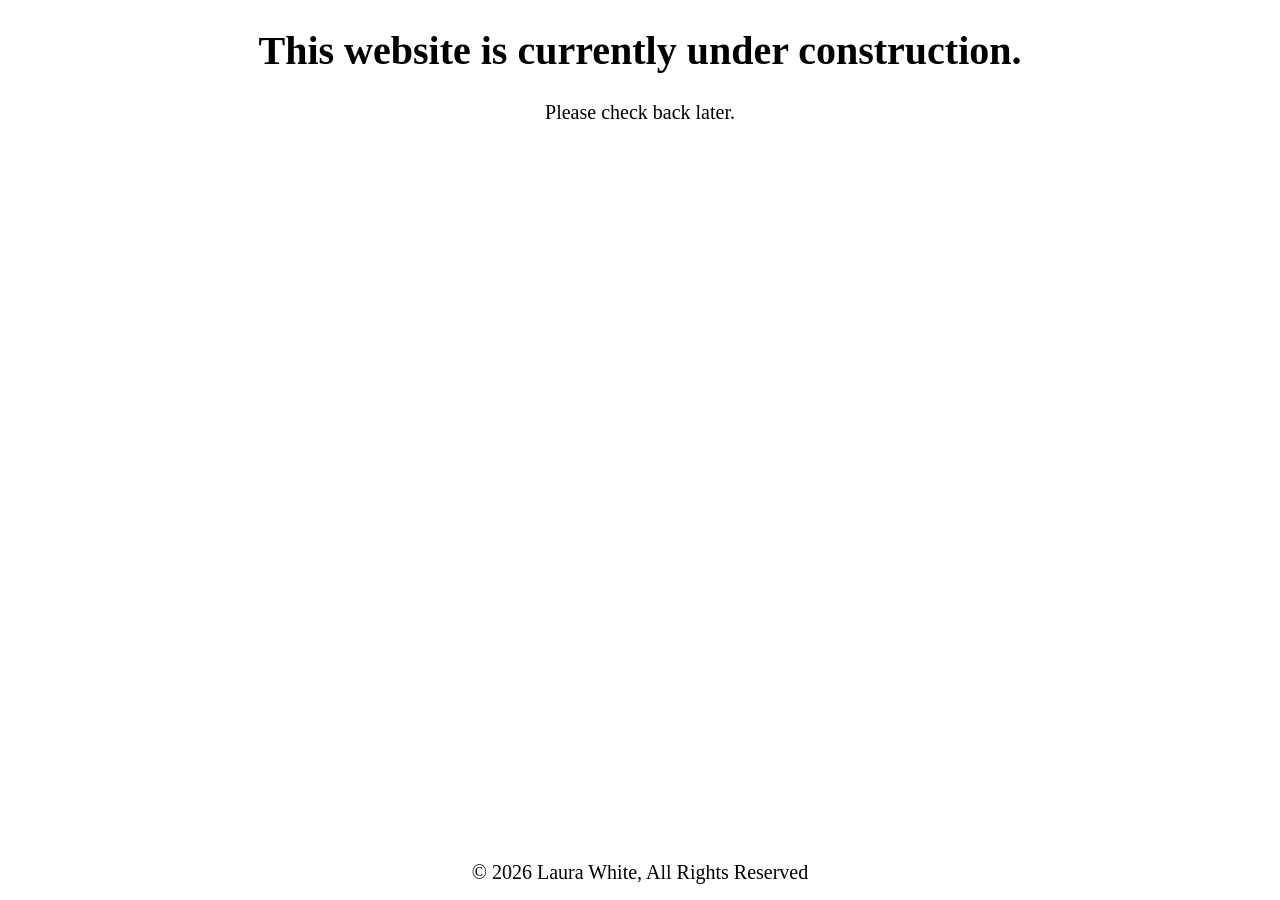
==== index.html @ 98798582 "initial construction notice" ====
<!doctype html>
<html lang="en">
  <head>
    <meta charset="UTF-8" />
    <meta name="viewport" content="width=device-width, initial-scale=1" />
    <title>Laura White</title>
    <link rel="stylesheet" href="assets/css/site.css" />
    <link rel="stylesheet" href="assets/css/footer.css" />
  </head>
  <body>
    <header></header>
    <main>
      <h1>This website is currently under construction.</h1>
      <p>Please check back later.</p>
    </main>
    <footer>© 2026 Laura White, All Rights Reserved</footer>
  </body>
</html>
---- assets/css/site.css ----
* {
  box-sizing: border-box;
}

html {
  height: 100%;
}

body {
  text-align: center;
  margin: 0;
  font-size: 1.25rem;
  display: flex;
  min-height: 100vh;
  flex-direction: column;
}

main {
  flex: 1 0 auto;
  margin: 0 auto;
}

footer {
  margin: 0 auto;
}
---- assets/css/footer.css ----
footer {
  padding: 1rem;
}
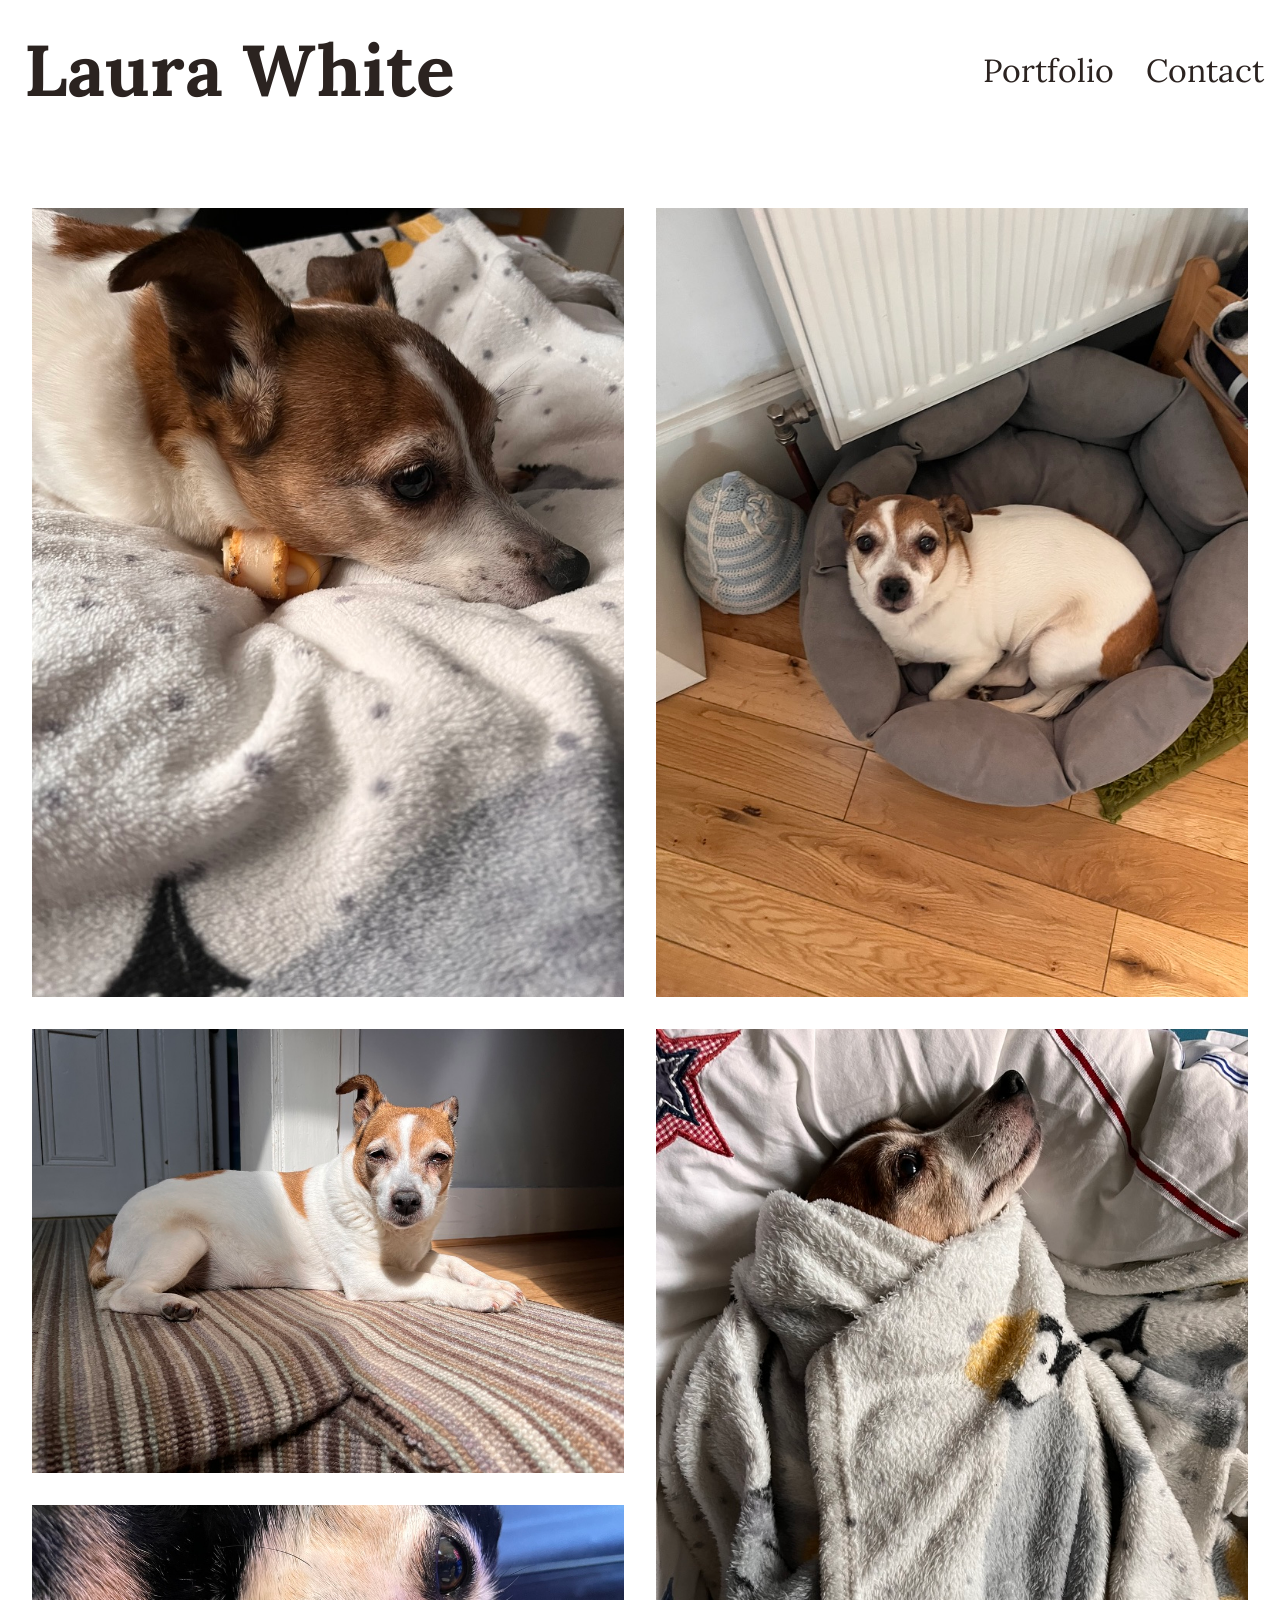
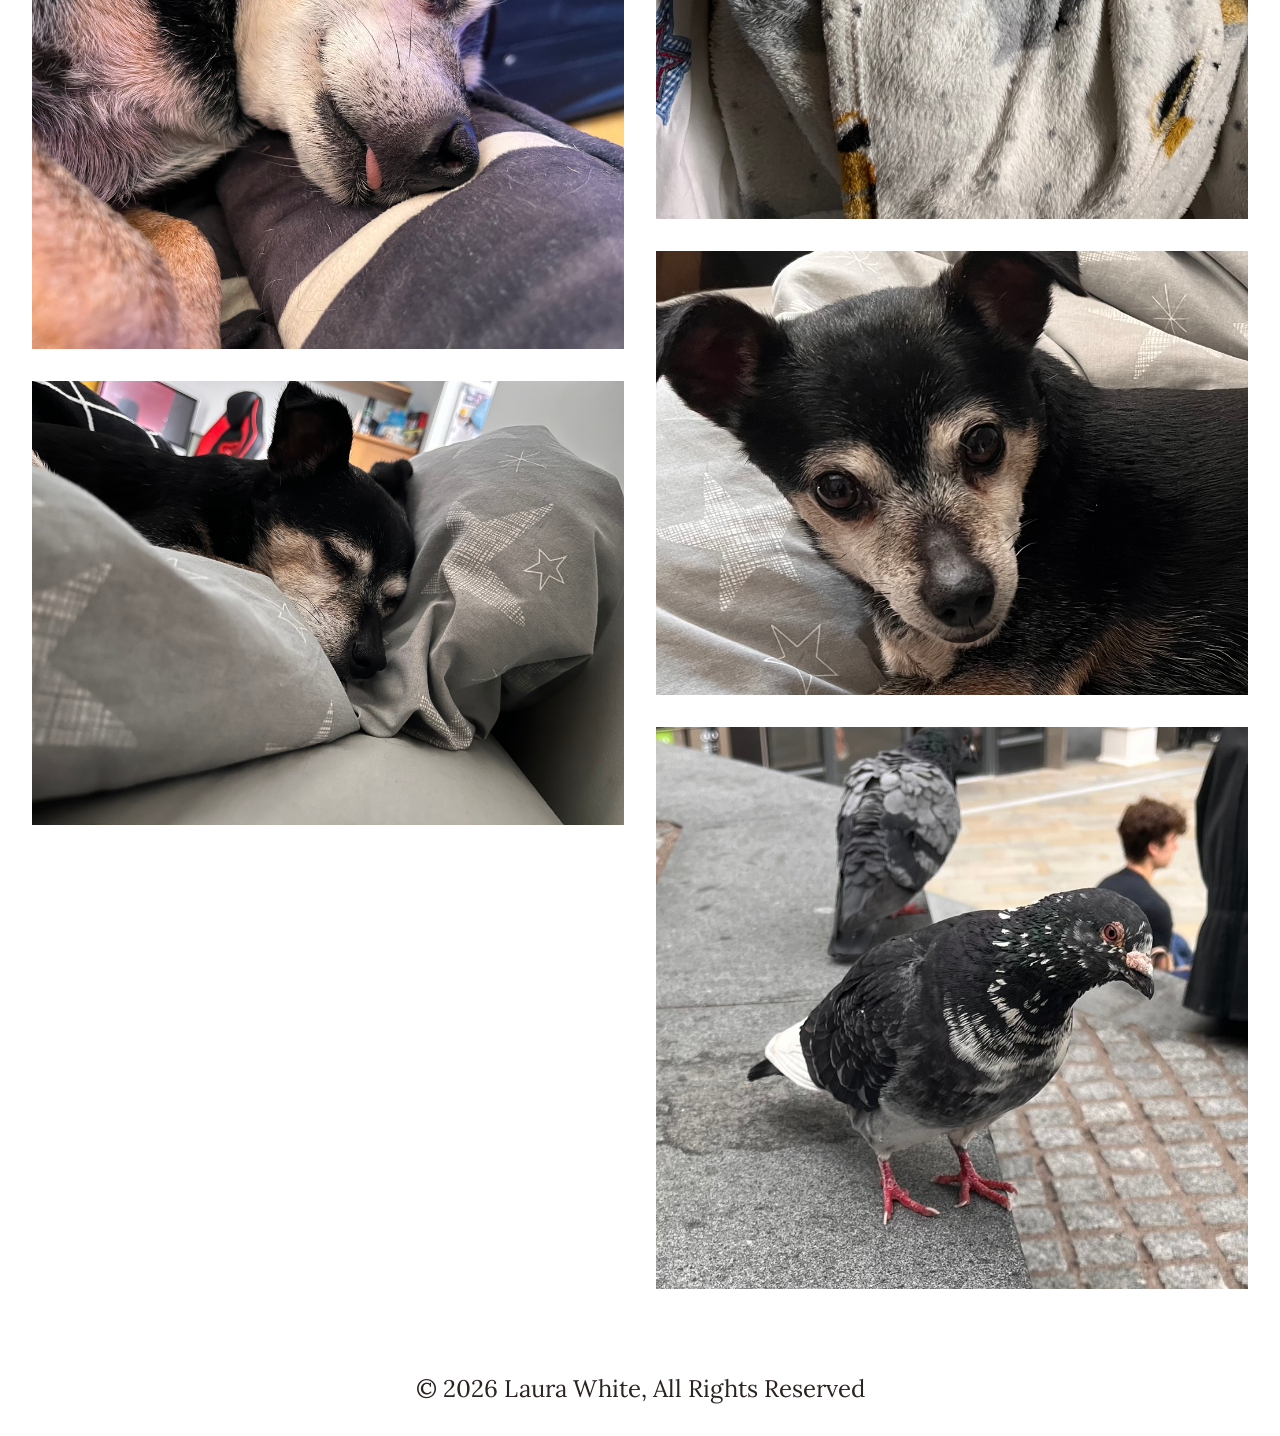
==== commit c006ffc5: "example images, starter homepage" ====
--- a/index.html
+++ b/index.html
@@ -3,16 +3,36 @@
   <head>
     <meta charset="UTF-8" />
     <meta name="viewport" content="width=device-width, initial-scale=1" />
-    <title>Laura White</title>
+    <title>Laura White | Portfolio</title>
     <link rel="stylesheet" href="assets/css/site.css" />
     <link rel="stylesheet" href="assets/css/footer.css" />
+    <link rel="stylesheet" href="assets/css/header.css" />
   </head>
   <body>
-    <header></header>
+    <header>
+      <div class="navbar">
+        <h1>Laura White</h1>
+        <nav>
+          <ul>
+            <li><a href="/">Portfolio</a></li>
+            <li><a href="/contact">Contact</a></li>
+          </ul>
+        </nav>
+      </div>
+    </header>
     <main>
-      <h1>This website is currently under construction.</h1>
-      <p>Please check back later.</p>
+      <ul class="photo-grid">
+        <li><img class="grid-image" src="assets/images/photo - 1.jpeg" /></li>
+        <li><img class="grid-image" src="assets/images/photo - 2.jpeg" /></li>
+        <li><img class="grid-image" src="assets/images/photo - 3.jpeg" /></li>
+        <li><img class="grid-image" src="assets/images/photo - 4.jpeg" /></li>
+        <li><img class="grid-image" src="assets/images/photo - 5.jpeg" /></li>
+        <li><img class="grid-image" src="assets/images/photo - 6.jpeg" /></li>
+        <li><img class="grid-image" src="assets/images/photo - 7.jpeg" /></li>
+        <li><img class="grid-image" src="assets/images/photo - 8.jpeg" /></li>
+      </ul>
     </main>
     <footer>© 2026 Laura White, All Rights Reserved</footer>
+    <script src="assets/js/site.js"></script>
   </body>
 </html>
--- a/assets/css/site.css
+++ b/assets/css/site.css
@@ -1,3 +1,30 @@
+/* lora-regular - latin */
+@font-face {
+  font-display: swap;
+  font-family: "Lora";
+  font-style: normal;
+  font-weight: 400;
+  src: url("../fonts/lora-v37-latin-regular.woff2") format("woff2");
+}
+
+/* lora-600 - latin */
+@font-face {
+  font-display: swap;
+  font-family: "Lora";
+  font-style: normal;
+  font-weight: 600;
+  src: url("../fonts/lora-v37-latin-600.woff2") format("woff2");
+}
+
+/* lora-700 - latin */
+@font-face {
+  font-display: swap;
+  font-family: "Lora";
+  font-style: normal;
+  font-weight: 700;
+  src: url("../fonts/lora-v37-latin-700.woff2") format("woff2");
+}
+
 * {
   box-sizing: border-box;
 }
@@ -7,19 +34,34 @@
 }
 
 body {
-  text-align: center;
+  font-family: "Lora";
   margin: 0;
   font-size: 1.25rem;
   display: flex;
   min-height: 100vh;
   flex-direction: column;
+  color: #2b2320;
 }
 
 main {
   flex: 1 0 auto;
   margin: 0 auto;
+  max-width: 1600px;
 }
 
-footer {
-  margin: 0 auto;
+.photo-grid {
+  --frame: 2rem;
+  columns: 30rem 3;
+  margin-inline: auto;
+  padding: var(--frame, 0.5rem);
+  column-gap: var(--frame, 0.5rem);
+  list-style: none;
+  .grid-image {
+    display: block;
+    height: 100%;
+    width: 100%;
+  }
+  li {
+    margin-bottom: var(--frame, 0.5rem);
+  }
 }
--- a/assets/css/footer.css
+++ b/assets/css/footer.css
@@ -1,3 +1,5 @@
 footer {
-  padding: 1rem;
+  margin: 0 auto;
+  padding: 2rem;
+  font-size: 1.5rem;
 }
--- a/assets/css/header.css
+++ b/assets/css/header.css
@@ -0,0 +1,38 @@
+header {
+  padding: 1rem;
+  margin: 0;
+  padding-bottom: 2rem;
+}
+
+.navbar {
+  margin: 0 auto;
+  max-width: 1650px;
+  display: flex;
+  align-items: center;
+  justify-content: space-between;
+}
+
+header h1 {
+  margin: 0.5rem;
+  display: flex;
+  font-size: 4.5rem;
+}
+
+header nav ul {
+  list-style: none;
+  display: flex;
+  gap: 2rem;
+}
+
+header nav ul li {
+  font-size: 2rem;
+}
+
+header nav ul li a {
+  text-decoration: none;
+  color: #2b2320;
+}
+
+header nav ul li a:hover {
+  text-decoration: underline;
+}
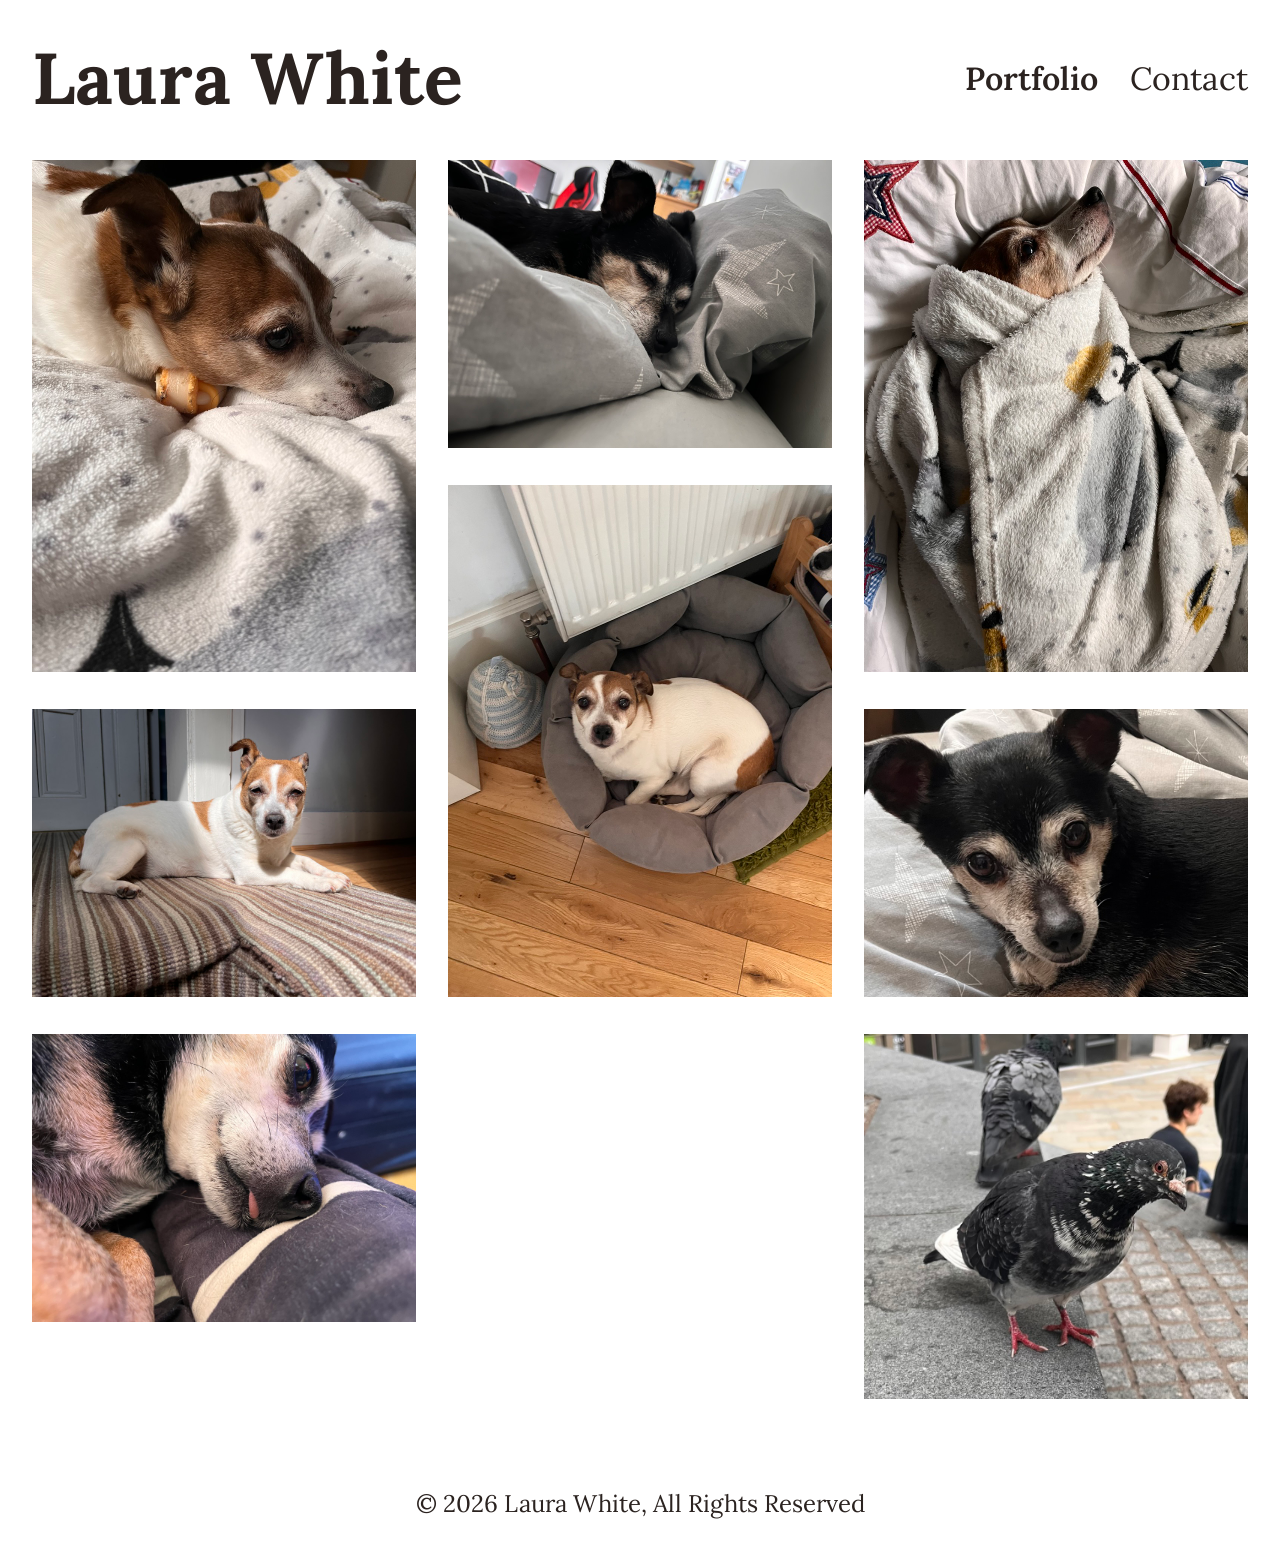
==== commit a7c5078a: "contact page, popover images" ====
--- a/index.html
+++ b/index.html
@@ -14,7 +14,7 @@
         <h1>Laura White</h1>
         <nav>
           <ul>
-            <li><a href="/">Portfolio</a></li>
+            <li><a class="portfolio" href="/">Portfolio</a></li>
             <li><a href="/contact">Contact</a></li>
           </ul>
         </nav>
@@ -22,14 +22,70 @@
     </header>
     <main>
       <ul class="photo-grid">
-        <li><img class="grid-image" src="assets/images/photo - 1.jpeg" /></li>
-        <li><img class="grid-image" src="assets/images/photo - 2.jpeg" /></li>
-        <li><img class="grid-image" src="assets/images/photo - 3.jpeg" /></li>
-        <li><img class="grid-image" src="assets/images/photo - 4.jpeg" /></li>
-        <li><img class="grid-image" src="assets/images/photo - 5.jpeg" /></li>
-        <li><img class="grid-image" src="assets/images/photo - 6.jpeg" /></li>
-        <li><img class="grid-image" src="assets/images/photo - 7.jpeg" /></li>
-        <li><img class="grid-image" src="assets/images/photo - 8.jpeg" /></li>
+        <li>
+          <button popovertarget="1" popovertargetaction="toggle">
+            <img class="grid-image" src="assets/images/photo - 1.jpeg" />
+          </button>
+          <div popover class="popover" id="1">
+            <img class="grid-image" src="assets/images/photo - 1.jpeg" />
+          </div>
+        </li>
+        <li>
+          <button popovertarget="2" popovertargetaction="toggle">
+            <img class="grid-image" src="assets/images/photo - 2.jpeg" />
+          </button>
+          <div popover id="2">
+            <img class="grid-image" src="assets/images/photo - 2.jpeg" />
+          </div>
+        </li>
+        <li>
+          <button popovertarget="3" popovertargetaction="toggle">
+            <img class="grid-image" src="assets/images/photo - 3.jpeg" />
+          </button>
+          <div popover id="3">
+            <img class="grid-image" src="assets/images/photo - 3.jpeg" />
+          </div>
+        </li>
+        <li>
+          <button popovertarget="4" popovertargetaction="toggle">
+            <img class="grid-image" src="assets/images/photo - 4.jpeg" />
+          </button>
+          <div popover id="4">
+            <img class="grid-image" src="assets/images/photo - 4.jpeg" />
+          </div>
+        </li>
+        <li>
+          <button popovertarget="5" popovertargetaction="toggle">
+            <img class="grid-image" src="assets/images/photo - 5.jpeg" />
+          </button>
+          <div popover id="5">
+            <img class="grid-image" src="assets/images/photo - 5.jpeg" />
+          </div>
+        </li>
+        <li>
+          <button popovertarget="6" popovertargetaction="toggle">
+            <img class="grid-image" src="assets/images/photo - 6.jpeg" />
+          </button>
+          <div popover id="6">
+            <img class="grid-image" src="assets/images/photo - 6.jpeg" />
+          </div>
+        </li>
+        <li>
+          <button popovertarget="7" popovertargetaction="toggle">
+            <img class="grid-image" src="assets/images/photo - 7.jpeg" />
+          </button>
+          <div popover id="7">
+            <img class="grid-image" src="assets/images/photo - 7.jpeg" />
+          </div>
+        </li>
+        <li>
+          <button popovertarget="8" popovertargetaction="toggle">
+            <img class="grid-image" src="assets/images/photo - 8.jpeg" />
+          </button>
+          <div popover id="8">
+            <img class="grid-image" src="assets/images/photo - 8.jpeg" />
+          </div>
+        </li>
       </ul>
     </main>
     <footer>© 2026 Laura White, All Rights Reserved</footer>
--- a/assets/css/site.css
+++ b/assets/css/site.css
@@ -31,6 +31,8 @@
 
 html {
   height: 100%;
+  background-color: #fff;
+  scroll-behavior: smooth;
 }
 
 body {
@@ -46,22 +48,58 @@
 main {
   flex: 1 0 auto;
   margin: 0 auto;
-  max-width: 1600px;
+  max-width: 1800px;
 }
 
 .photo-grid {
   --frame: 2rem;
-  columns: 30rem 3;
+  columns: 3;
   margin-inline: auto;
   padding: var(--frame, 0.5rem);
+  padding-top: 0;
   column-gap: var(--frame, 0.5rem);
   list-style: none;
   .grid-image {
     display: block;
     height: 100%;
     width: 100%;
+    animation: fade-in 0.5s;
   }
   li {
     margin-bottom: var(--frame, 0.5rem);
   }
 }
+
+button {
+  border: none;
+  background-color: none;
+  padding: 0;
+  margin: 0;
+}
+
+button:hover {
+  cursor: pointer;
+}
+
+:popover-open {
+  padding: 0;
+  border: 2px solid #2b2320;
+  animation: fade-in 0.5s;
+  .grid-image {
+    height: auto;
+    width: auto;
+  }
+}
+
+:popover-open::backdrop {
+  backdrop-filter: blur(10px);
+}
+
+@keyframes fade-in {
+  0% {
+    opacity: 0;
+  }
+  100% {
+    opacity: 1;
+  }
+}
--- a/assets/css/footer.css
+++ b/assets/css/footer.css
@@ -2,4 +2,5 @@
   margin: 0 auto;
   padding: 2rem;
   font-size: 1.5rem;
+  text-align: center;
 }
--- a/assets/css/header.css
+++ b/assets/css/header.css
@@ -1,19 +1,23 @@
 header {
-  padding: 1rem;
-  margin: 0;
-  padding-bottom: 2rem;
+  position: sticky;
+  z-index: 999;
+  top: 0;
+  background-color: #fff;
+  user-select: none;
 }
 
 .navbar {
   margin: 0 auto;
-  max-width: 1650px;
+  max-width: 1800px;
   display: flex;
   align-items: center;
   justify-content: space-between;
+  padding: 2rem;
+  padding-bottom: 1rem;
 }
 
 header h1 {
-  margin: 0.5rem;
+  margin: 0;
   display: flex;
   font-size: 4.5rem;
 }
@@ -22,6 +26,11 @@
   list-style: none;
   display: flex;
   gap: 2rem;
+}
+
+.portfolio,
+.contact {
+  font-weight: 600;
 }
 
 header nav ul li {
@@ -36,3 +45,9 @@
 header nav ul li a:hover {
   text-decoration: underline;
 }
+
+@media (max-width: 758px) {
+  .navbar {
+    flex-wrap: wrap;
+  }
+}
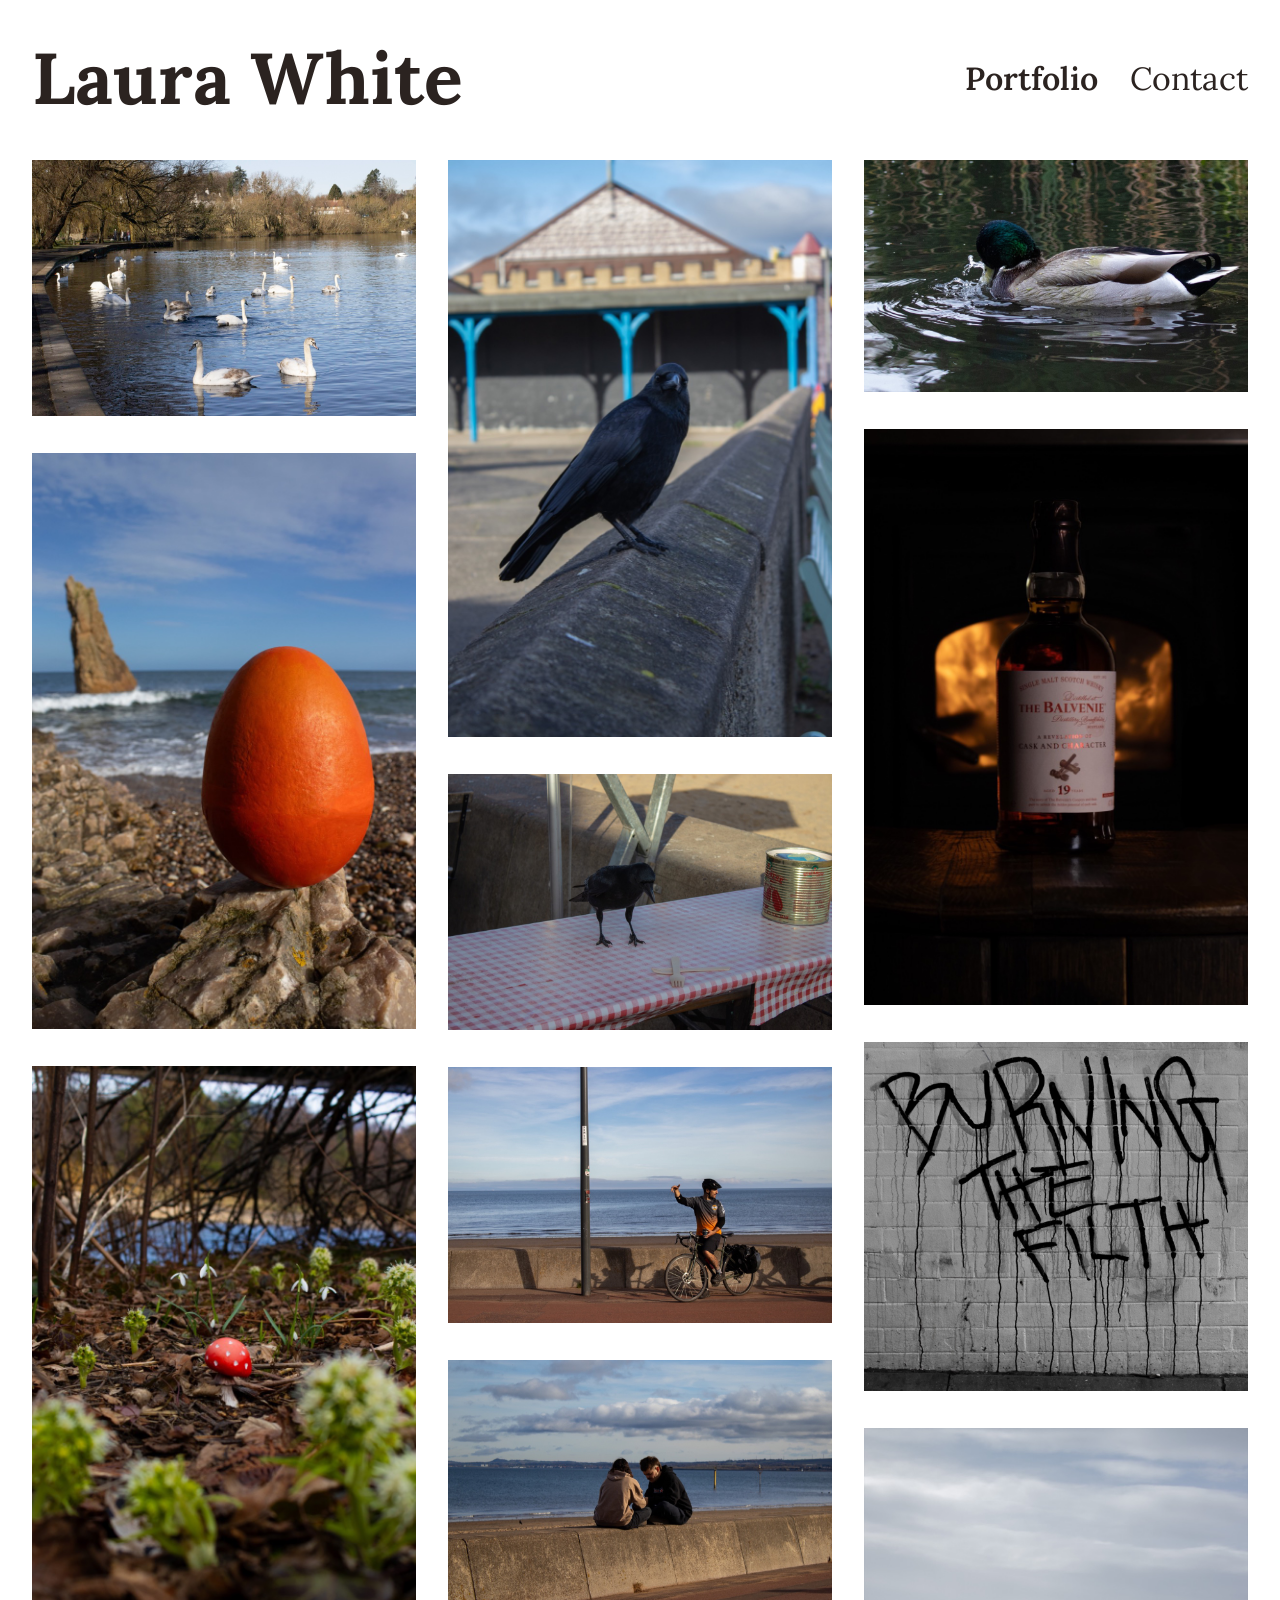
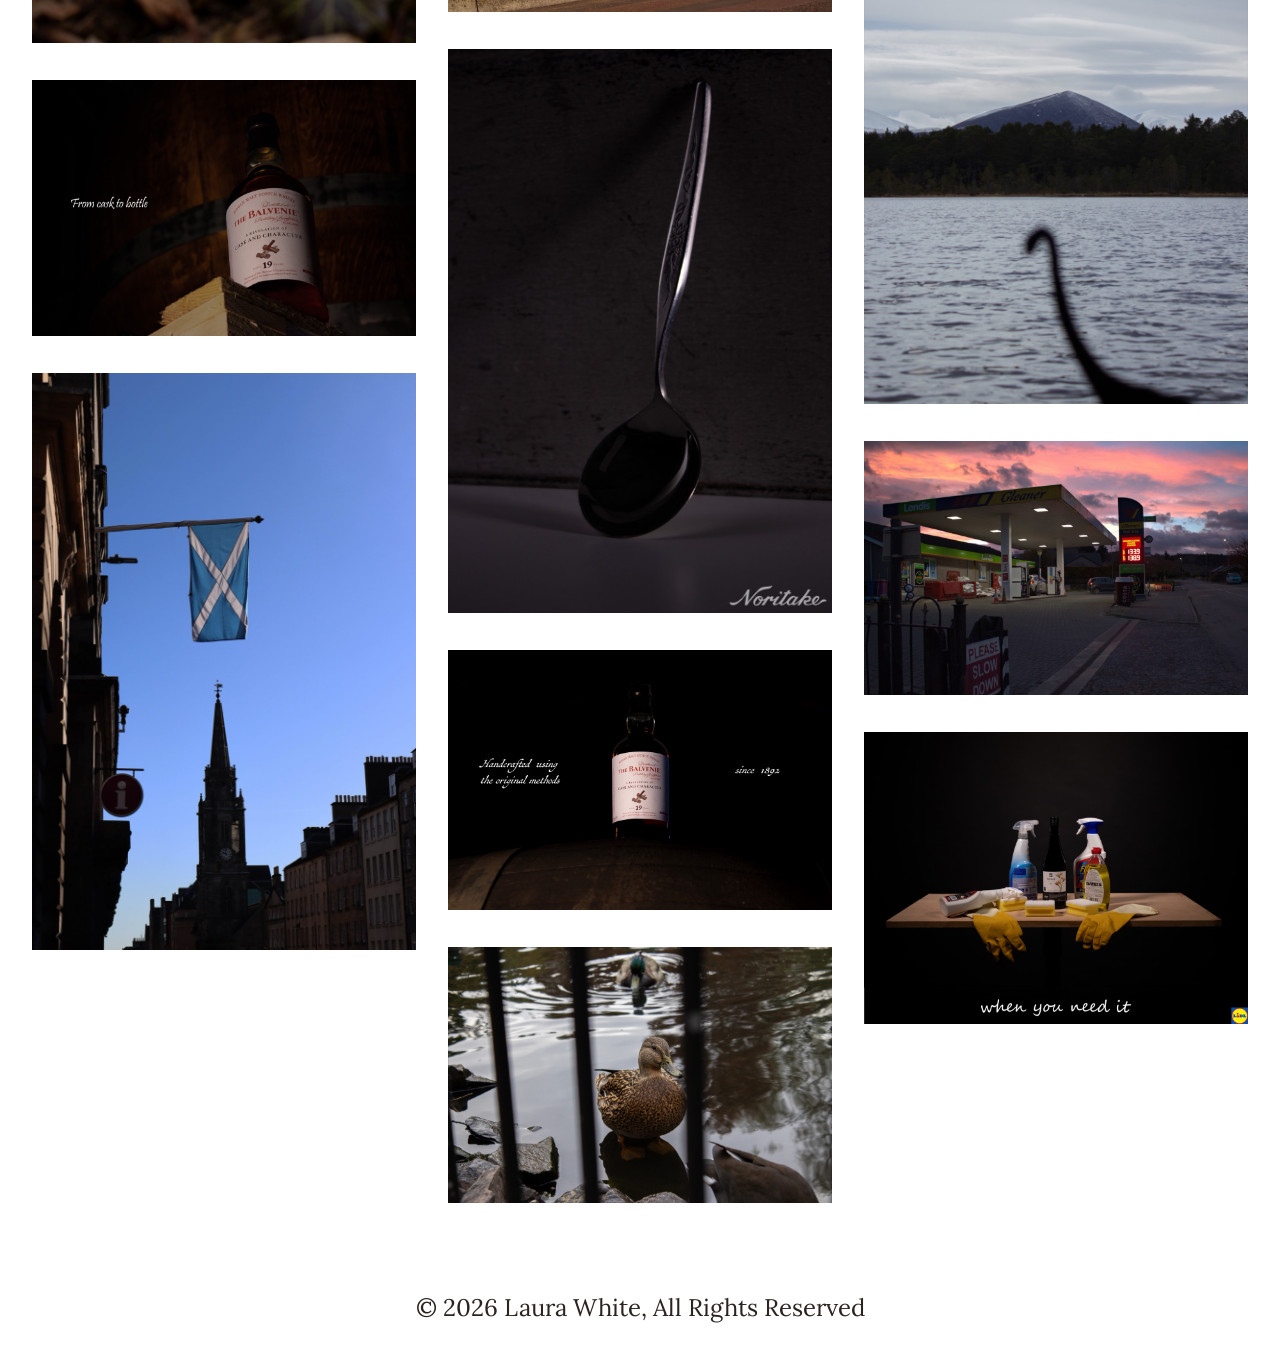
==== commit d000675b: "finalised images, updated blurbs" ====
--- a/index.html
+++ b/index.html
@@ -7,6 +7,7 @@
     <link rel="stylesheet" href="assets/css/site.css" />
     <link rel="stylesheet" href="assets/css/footer.css" />
     <link rel="stylesheet" href="assets/css/header.css" />
+    <script src="assets/js/site.js" defer></script>
   </head>
   <body>
     <header>
@@ -23,72 +24,187 @@
     <main>
       <ul class="photo-grid">
         <li>
-          <button popovertarget="1" popovertargetaction="toggle">
-            <img class="grid-image" src="assets/images/photo - 1.jpeg" />
-          </button>
-          <div popover class="popover" id="1">
-            <img class="grid-image" src="assets/images/photo - 1.jpeg" />
-          </div>
-        </li>
-        <li>
-          <button popovertarget="2" popovertargetaction="toggle">
-            <img class="grid-image" src="assets/images/photo - 2.jpeg" />
-          </button>
-          <div popover id="2">
-            <img class="grid-image" src="assets/images/photo - 2.jpeg" />
-          </div>
-        </li>
-        <li>
-          <button popovertarget="3" popovertargetaction="toggle">
-            <img class="grid-image" src="assets/images/photo - 3.jpeg" />
-          </button>
-          <div popover id="3">
-            <img class="grid-image" src="assets/images/photo - 3.jpeg" />
-          </div>
-        </li>
-        <li>
-          <button popovertarget="4" popovertargetaction="toggle">
-            <img class="grid-image" src="assets/images/photo - 4.jpeg" />
-          </button>
-          <div popover id="4">
-            <img class="grid-image" src="assets/images/photo - 4.jpeg" />
-          </div>
-        </li>
-        <li>
-          <button popovertarget="5" popovertargetaction="toggle">
-            <img class="grid-image" src="assets/images/photo - 5.jpeg" />
-          </button>
-          <div popover id="5">
-            <img class="grid-image" src="assets/images/photo - 5.jpeg" />
-          </div>
-        </li>
-        <li>
-          <button popovertarget="6" popovertargetaction="toggle">
-            <img class="grid-image" src="assets/images/photo - 6.jpeg" />
-          </button>
-          <div popover id="6">
-            <img class="grid-image" src="assets/images/photo - 6.jpeg" />
-          </div>
-        </li>
-        <li>
-          <button popovertarget="7" popovertargetaction="toggle">
-            <img class="grid-image" src="assets/images/photo - 7.jpeg" />
-          </button>
-          <div popover id="7">
-            <img class="grid-image" src="assets/images/photo - 7.jpeg" />
-          </div>
-        </li>
-        <li>
-          <button popovertarget="8" popovertargetaction="toggle">
-            <img class="grid-image" src="assets/images/photo - 8.jpeg" />
-          </button>
-          <div popover id="8">
-            <img class="grid-image" src="assets/images/photo - 8.jpeg" />
-          </div>
+          <button class="grid-button">
+            <img class="grid-image" src="assets/images/photo - 1.jpg" />
+          </button>
+          <dialog id="1" class="grid-dialog" closedby="any">
+            <button class="dialog-close">&times;</button>
+            <img class="grid-image" src="assets/images/photo - 1.jpg" />
+            <p>Swans at Linlithgow Loch</p>
+          </dialog>
+        </li>
+        <li>
+          <button class="grid-button">
+            <img class="grid-image" src="assets/images/photo - 2.jpg" />
+          </button>
+          <dialog id="2" class="grid-dialog" closedby="any">
+            <button class="dialog-close">&times;</button>
+            <img class="grid-image" src="assets/images/photo - 2.jpg" />
+            <p>The soul egg of the Scottish mermaid (Ceasg)</p>
+          </dialog>
+        </li>
+        <li>
+          <button class="grid-button">
+            <img class="grid-image" src="assets/images/photo - 3.jpg" />
+          </button>
+          <dialog id="3" class="grid-dialog" closedby="any">
+            <button class="dialog-close">&times;</button>
+            <img class="grid-image" src="assets/images/photo - 3.jpg" />
+            <p>Fairy circle with fairy house</p>
+          </dialog>
+        </li>
+        <li>
+          <button class="grid-button">
+            <img class="grid-image" src="assets/images/photo - 4.jpg" />
+          </button>
+          <dialog id="4" class="grid-dialog" closedby="any">
+            <button class="dialog-close">&times;</button>
+            <img class="grid-image" src="assets/images/photo - 4.jpg" />
+            <p>Advertising project: The Balvenie whisky</p>
+          </dialog>
+        </li>
+        <li>
+          <button class="grid-button">
+            <img class="grid-image" src="assets/images/photo - 5.jpg" />
+          </button>
+          <dialog id="5" class="grid-dialog" closedby="any">
+            <button class="dialog-close">&times;</button>
+            <img class="grid-image" src="assets/images/photo - 5.jpg" />
+            <p>Scottish flag in Edinburgh</p>
+          </dialog>
+        </li>
+        <li>
+          <button class="grid-button">
+            <img class="grid-image" src="assets/images/photo - 6.jpg" />
+          </button>
+          <dialog id="6" class="grid-dialog" closedby="any">
+            <button class="dialog-close">&times;</button>
+            <img class="grid-image" src="assets/images/photo - 6.jpg" />
+            <p>Street photographs of a crow</p>
+          </dialog>
+        </li>
+        <li>
+          <button class="grid-button">
+            <img class="grid-image" src="assets/images/photo - 7.jpg" />
+          </button>
+          <dialog id="7" class="grid-dialog" closedby="any">
+            <button class="dialog-close">&times;</button>
+            <img class="grid-image" src="assets/images/photo - 7.jpg" />
+            <p>Confused crow</p>
+          </dialog>
+        </li>
+        <li>
+          <button class="grid-button">
+            <img class="grid-image" src="assets/images/photo - 8.jpg" />
+          </button>
+          <dialog id="8" class="grid-dialog" closedby="any">
+            <button class="dialog-close">&times;</button>
+            <img class="grid-image" src="assets/images/photo - 8.jpg" />
+            <p>Street photograph of cyclist at Portobello beach</p>
+          </dialog>
+        </li>
+        <li>
+          <button class="grid-button">
+            <img class="grid-image" src="assets/images/photo - 9.jpg" />
+          </button>
+          <dialog id="9" class="grid-dialog" closedby="any">
+            <button class="dialog-close">&times;</button>
+            <img class="grid-image" src="assets/images/photo - 9.jpg" />
+            <p>Street photo of a pair of people at Portobello beach</p>
+          </dialog>
+        </li>
+        <li>
+          <button class="grid-button">
+            <img class="grid-image" src="assets/images/photo - 10.jpg" />
+          </button>
+          <dialog id="10" class="grid-dialog" closedby="any">
+            <button class="dialog-close">&times;</button>
+            <img class="grid-image" src="assets/images/photo - 10.jpg" />
+            <p>Advertising project: Decorative spoon</p>
+          </dialog>
+        </li>
+        <li>
+          <button class="grid-button">
+            <img class="grid-image" src="assets/images/photo - 11.jpg" />
+          </button>
+          <dialog id="11" class="grid-dialog" closedby="any">
+            <button class="dialog-close">&times;</button>
+            <img class="grid-image" src="assets/images/photo - 11.jpg" />
+            <p>A duck in jail</p>
+          </dialog>
+        </li>
+        <li>
+          <button class="grid-button">
+            <img class="grid-image" src="assets/images/photo - 12.jpg" />
+          </button>
+          <dialog id="12" class="grid-dialog" closedby="any">
+            <button class="dialog-close">&times;</button>
+            <img class="grid-image" src="assets/images/photo - 12.jpg" />
+            <p>Water coming off a ducks beak</p>
+          </dialog>
+        </li>
+        <li>
+          <button class="grid-button">
+            <img class="grid-image" src="assets/images/photo - 13.jpg" />
+          </button>
+          <dialog id="13" class="grid-dialog" closedby="any">
+            <button class="dialog-close">&times;</button>
+            <img class="grid-image" src="assets/images/photo - 13.jpg" />
+            <p>Millie guarding a bone.</p>
+          </dialog>
+        </li>
+        <li>
+          <button class="grid-button">
+            <img class="grid-image" src="assets/images/photo - 15.jpg" />
+          </button>
+          <dialog id="14" class="grid-dialog" closedby="any">
+            <button class="dialog-close">&times;</button>
+            <img class="grid-image" src="assets/images/photo - 15.jpg" />
+            <p>Advertising project: The Balvenie whisky</p>
+          </dialog>
+        </li>
+        <li>
+          <button class="grid-button">
+            <img class="grid-image" src="assets/images/photo - 16.jpg" />
+          </button>
+          <dialog id="15" class="grid-dialog" closedby="any">
+            <button class="dialog-close">&times;</button>
+            <img class="grid-image" src="assets/images/photo - 16.jpg" />
+            <p>Street photo of graffiti in Edinburgh</p>
+          </dialog>
+        </li>
+        <li>
+          <button class="grid-button">
+            <img class="grid-image" src="assets/images/photo - 17.jpg" />
+          </button>
+          <dialog id="16" class="grid-dialog" closedby="any">
+            <button class="dialog-close">&times;</button>
+            <img class="grid-image" src="assets/images/photo - 17.jpg" />
+            <p>The loch Ness monster</p>
+          </dialog>
+        </li>
+        <li>
+          <button class="grid-button">
+            <img class="grid-image" src="assets/images/photo - 18.jpg" />
+          </button>
+          <dialog id="17" class="grid-dialog" closedby="any">
+            <button class="dialog-close">&times;</button>
+            <img class="grid-image" src="assets/images/photo - 18.jpg" />
+            <p>Sunrise over Craigellachie Filling Station</p>
+          </dialog>
+        </li>
+        <li>
+          <button class="grid-button">
+            <img class="grid-image" src="assets/images/photo - 19.jpg" />
+          </button>
+          <dialog id="18" class="grid-dialog" closedby="any">
+            <button class="dialog-close">&times;</button>
+            <img class="grid-image" src="assets/images/photo - 19.jpg" />
+            <p>Advertising project: Lidl wine bottle</p>
+          </dialog>
         </li>
       </ul>
     </main>
     <footer>© 2026 Laura White, All Rights Reserved</footer>
-    <script src="assets/js/site.js"></script>
   </body>
 </html>
--- a/assets/css/site.css
+++ b/assets/css/site.css
@@ -81,18 +81,39 @@
   cursor: pointer;
 }
 
-:popover-open {
-  padding: 0;
+:modal {
+  padding: 3rem;
+  padding-bottom: 1rem;
+  padding-top: 5rem;
   border: 2px solid #2b2320;
   animation: fade-in 0.5s;
-  .grid-image {
-    height: auto;
-    width: auto;
-  }
+  user-select: none;
 }
 
-:popover-open::backdrop {
-  backdrop-filter: blur(10px);
+dialog p {
+  text-align: center;
+  padding: 0.5rem;
+}
+
+::backdrop {
+  backdrop-filter: blur(8px);
+}
+
+.dialog-close {
+  vertical-align: middle;
+  text-align: center;
+  padding: 0.5rem 1rem;
+  position: absolute;
+  display: inline-block;
+  top: 0;
+  right: 0;
+  font-size: 3rem;
+  background: none;
+  color: #2b2320;
+}
+
+.dialog-close:hover {
+  font-weight: 600;
 }
 
 @keyframes fade-in {
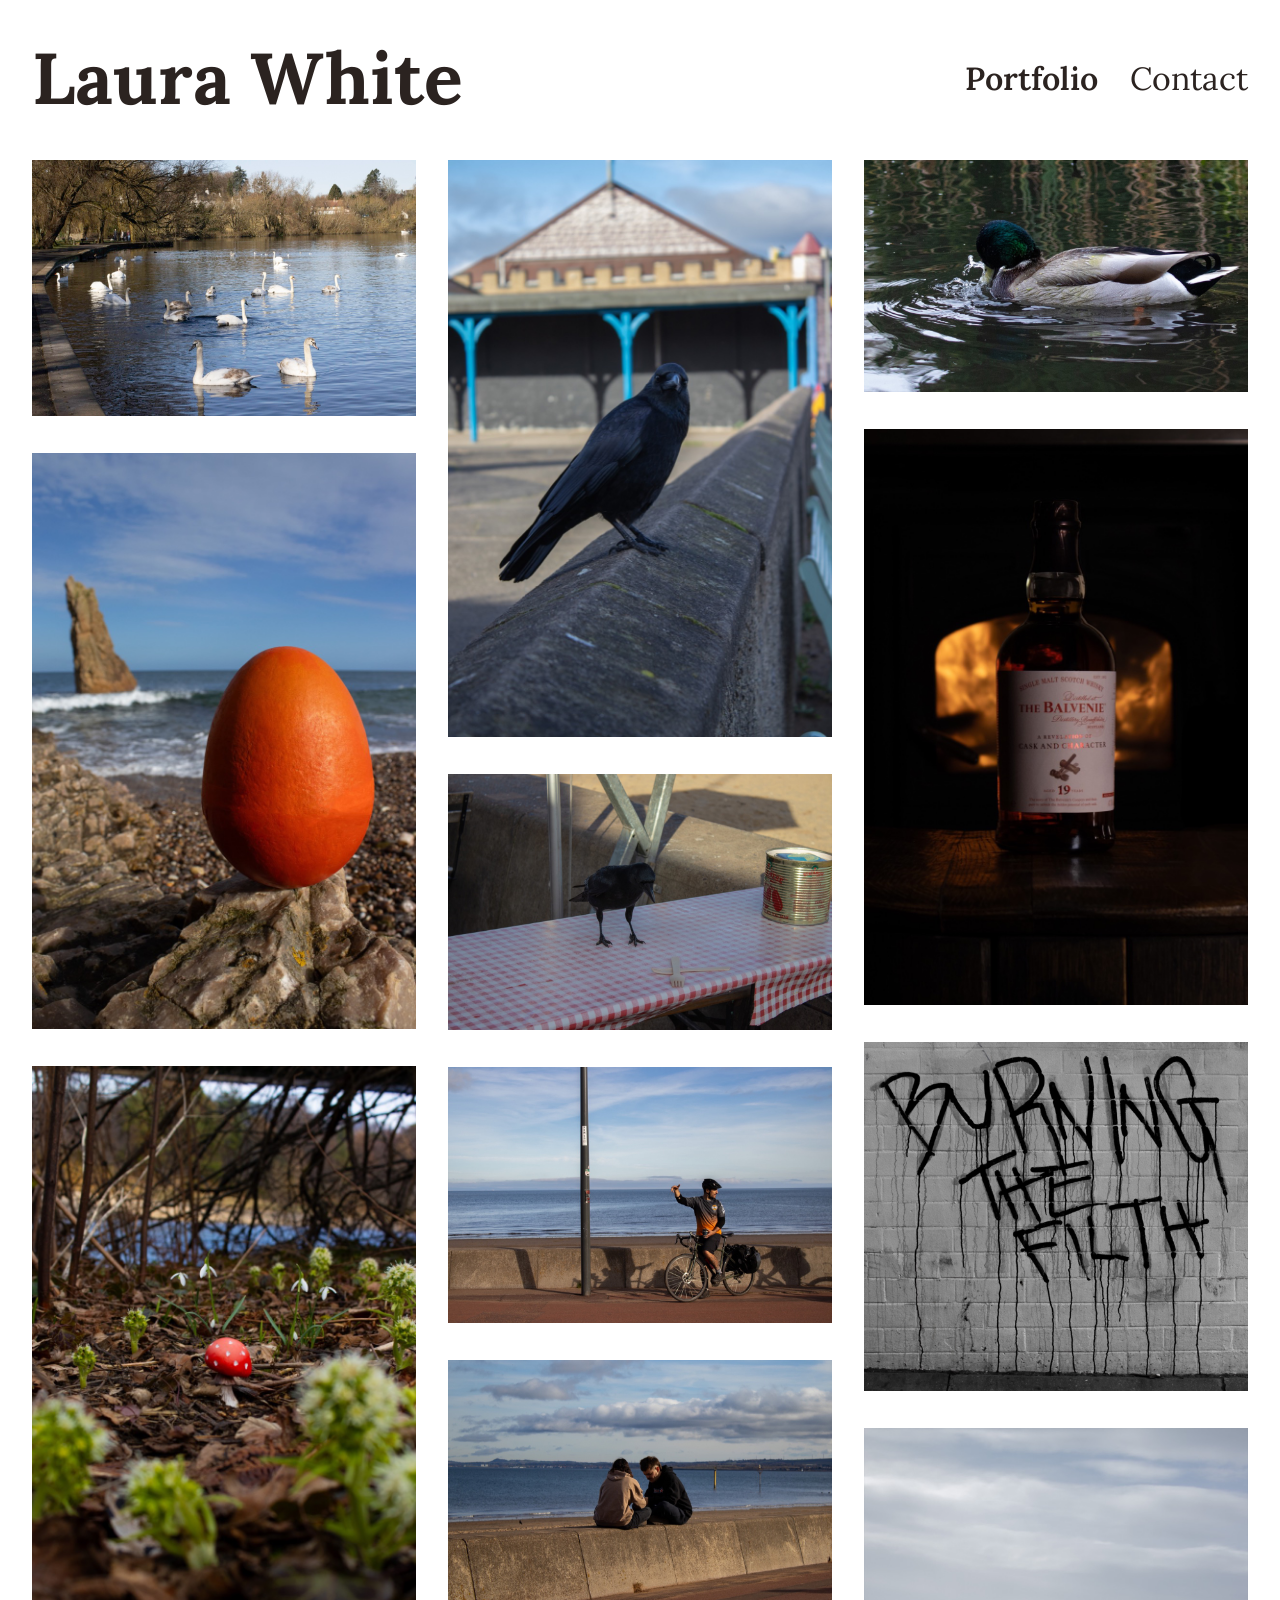
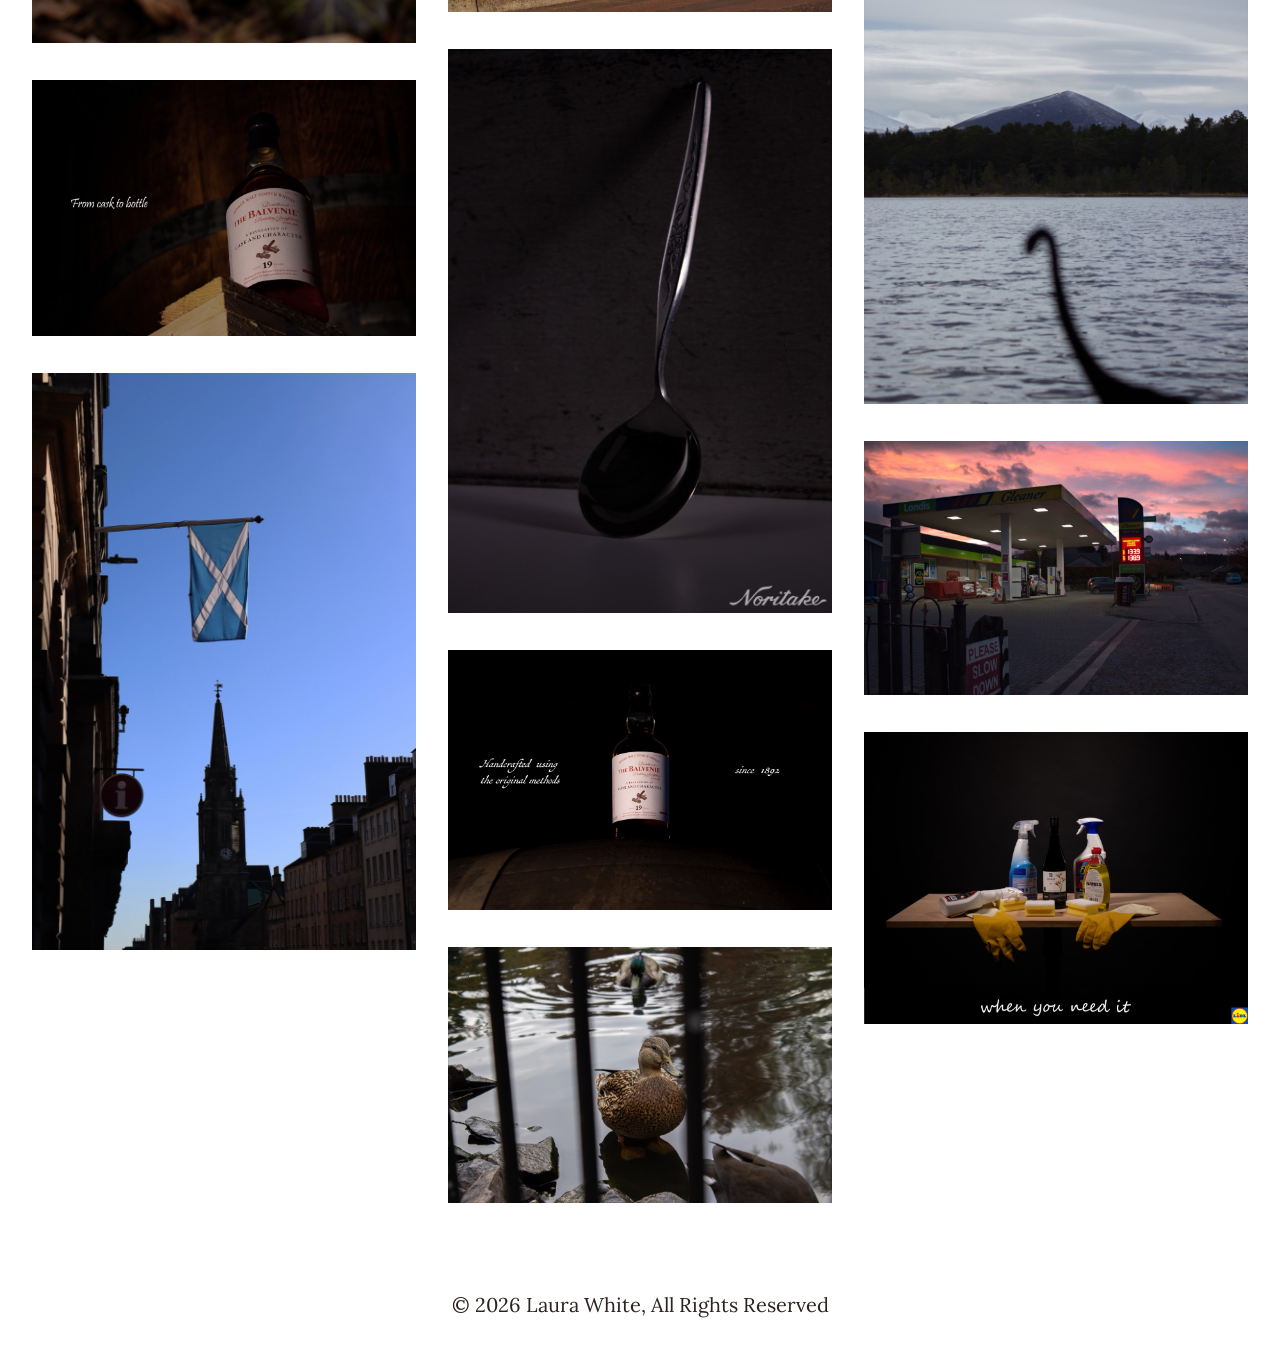
==== commit 07dee3dc: "mobile nav bar, updates to contact/404 pages" ====
--- a/index.html
+++ b/index.html
@@ -13,10 +13,20 @@
     <header>
       <div class="navbar">
         <h1>Laura White</h1>
-        <nav>
+        <a
+          class="toggle-button"
+          role="button"
+          aria-label="Navigation dropdown menu toggle button"
+        >
+          <span class="bar"></span>
+          <span class="bar"></span>
+          <span class="bar"></span>
+        </a>
+        <nav class="nav-bar">
+          <hr class="navbar-divider" />
           <ul>
-            <li><a class="portfolio" href="/">Portfolio</a></li>
-            <li><a href="/contact">Contact</a></li>
+            <li><a id="portfolio" class="portfolio" href="/">Portfolio</a></li>
+            <li><a class="contact" href="/contact">Contact</a></li>
           </ul>
         </nav>
       </div>
@@ -25,132 +35,236 @@
       <ul class="photo-grid">
         <li>
           <button class="grid-button">
-            <img class="grid-image" src="assets/images/photo - 1.jpg" />
+            <img
+              class="grid-image"
+              src="assets/images/photo - 1.jpg"
+              alt="Swans at Linlithgow Loch"
+            />
           </button>
           <dialog id="1" class="grid-dialog" closedby="any">
             <button class="dialog-close">&times;</button>
-            <img class="grid-image" src="assets/images/photo - 1.jpg" />
+            <img
+              class="grid-image"
+              src="assets/images/photo - 1.jpg"
+              alt="Swans at Linlithgow Loch"
+            />
             <p>Swans at Linlithgow Loch</p>
           </dialog>
         </li>
         <li>
           <button class="grid-button">
-            <img class="grid-image" src="assets/images/photo - 2.jpg" />
+            <img
+              class="grid-image"
+              src="assets/images/photo - 2.jpg"
+              alt="The soul egg of the Scottish mermaid (Ceasg)"
+            />
           </button>
           <dialog id="2" class="grid-dialog" closedby="any">
             <button class="dialog-close">&times;</button>
-            <img class="grid-image" src="assets/images/photo - 2.jpg" />
+            <img
+              class="grid-image"
+              src="assets/images/photo - 2.jpg"
+              alt="The soul egg of the Scottish mermaid (Ceasg)"
+            />
             <p>The soul egg of the Scottish mermaid (Ceasg)</p>
           </dialog>
         </li>
         <li>
           <button class="grid-button">
-            <img class="grid-image" src="assets/images/photo - 3.jpg" />
+            <img
+              class="grid-image"
+              src="assets/images/photo - 3.jpg"
+              alt="Fairy circle with fairy house"
+            />
           </button>
           <dialog id="3" class="grid-dialog" closedby="any">
             <button class="dialog-close">&times;</button>
-            <img class="grid-image" src="assets/images/photo - 3.jpg" />
+            <img
+              class="grid-image"
+              src="assets/images/photo - 3.jpg"
+              alt="Fairy circle with fairy house"
+            />
             <p>Fairy circle with fairy house</p>
           </dialog>
         </li>
         <li>
           <button class="grid-button">
-            <img class="grid-image" src="assets/images/photo - 4.jpg" />
+            <img
+              class="grid-image"
+              src="assets/images/photo - 4.jpg"
+              alt="Advertising project: The Balvenie whisky 1"
+            />
           </button>
           <dialog id="4" class="grid-dialog" closedby="any">
             <button class="dialog-close">&times;</button>
-            <img class="grid-image" src="assets/images/photo - 4.jpg" />
+            <img
+              class="grid-image"
+              src="assets/images/photo - 4.jpg"
+              alt="Advertising project: The Balvenie whisky 1"
+            />
             <p>Advertising project: The Balvenie whisky</p>
           </dialog>
         </li>
         <li>
           <button class="grid-button">
-            <img class="grid-image" src="assets/images/photo - 5.jpg" />
+            <img
+              class="grid-image"
+              src="assets/images/photo - 5.jpg"
+              alt="Scottish flag in Edinburgh"
+            />
           </button>
           <dialog id="5" class="grid-dialog" closedby="any">
             <button class="dialog-close">&times;</button>
-            <img class="grid-image" src="assets/images/photo - 5.jpg" />
+            <img
+              class="grid-image"
+              src="assets/images/photo - 5.jpg"
+              alt="Scottish flag in Edinburgh"
+            />
             <p>Scottish flag in Edinburgh</p>
           </dialog>
         </li>
         <li>
           <button class="grid-button">
-            <img class="grid-image" src="assets/images/photo - 6.jpg" />
+            <img
+              class="grid-image"
+              src="assets/images/photo - 6.jpg"
+              alt="Street photograph of a crow"
+            />
           </button>
           <dialog id="6" class="grid-dialog" closedby="any">
             <button class="dialog-close">&times;</button>
-            <img class="grid-image" src="assets/images/photo - 6.jpg" />
-            <p>Street photographs of a crow</p>
-          </dialog>
-        </li>
-        <li>
-          <button class="grid-button">
-            <img class="grid-image" src="assets/images/photo - 7.jpg" />
+            <img
+              class="grid-image"
+              src="assets/images/photo - 6.jpg"
+              alt="Street photograph of a crow"
+            />
+            <p>Street photograph of a crow</p>
+          </dialog>
+        </li>
+        <li>
+          <button class="grid-button">
+            <img
+              class="grid-image"
+              src="assets/images/photo - 7.jpg"
+              alt="Confused crow"
+            />
           </button>
           <dialog id="7" class="grid-dialog" closedby="any">
             <button class="dialog-close">&times;</button>
-            <img class="grid-image" src="assets/images/photo - 7.jpg" />
+            <img
+              class="grid-image"
+              src="assets/images/photo - 7.jpg"
+              alt="Confused crow"
+            />
             <p>Confused crow</p>
           </dialog>
         </li>
         <li>
           <button class="grid-button">
-            <img class="grid-image" src="assets/images/photo - 8.jpg" />
+            <img
+              class="grid-image"
+              src="assets/images/photo - 8.jpg"
+              alt="Street photograph of cyclist at Portobello beach"
+            />
           </button>
           <dialog id="8" class="grid-dialog" closedby="any">
             <button class="dialog-close">&times;</button>
-            <img class="grid-image" src="assets/images/photo - 8.jpg" />
+            <img
+              class="grid-image"
+              src="assets/images/photo - 8.jpg"
+              alt="Street photograph of cyclist at Portobello beach"
+            />
             <p>Street photograph of cyclist at Portobello beach</p>
           </dialog>
         </li>
         <li>
           <button class="grid-button">
-            <img class="grid-image" src="assets/images/photo - 9.jpg" />
+            <img
+              class="grid-image"
+              src="assets/images/photo - 9.jpg"
+              alt="Street photo of a pair of people at Portobello beach"
+            />
           </button>
           <dialog id="9" class="grid-dialog" closedby="any">
             <button class="dialog-close">&times;</button>
-            <img class="grid-image" src="assets/images/photo - 9.jpg" />
+            <img
+              class="grid-image"
+              src="assets/images/photo - 9.jpg"
+              alt="Street photo of a pair of people at Portobello beach"
+            />
             <p>Street photo of a pair of people at Portobello beach</p>
           </dialog>
         </li>
         <li>
           <button class="grid-button">
-            <img class="grid-image" src="assets/images/photo - 10.jpg" />
+            <img
+              class="grid-image"
+              src="assets/images/photo - 10.jpg"
+              alt="Advertising project: Decorative spoon"
+            />
           </button>
           <dialog id="10" class="grid-dialog" closedby="any">
             <button class="dialog-close">&times;</button>
-            <img class="grid-image" src="assets/images/photo - 10.jpg" />
+            <img
+              class="grid-image"
+              src="assets/images/photo - 10.jpg"
+              alt="Advertising project: Decorative spoon"
+            />
             <p>Advertising project: Decorative spoon</p>
           </dialog>
         </li>
         <li>
           <button class="grid-button">
-            <img class="grid-image" src="assets/images/photo - 11.jpg" />
+            <img
+              class="grid-image"
+              src="assets/images/photo - 11.jpg"
+              alt="Advertising project: The Balvenie whisky 2"
+            />
           </button>
           <dialog id="11" class="grid-dialog" closedby="any">
             <button class="dialog-close">&times;</button>
-            <img class="grid-image" src="assets/images/photo - 11.jpg" />
+            <img
+              class="grid-image"
+              src="assets/images/photo - 11.jpg"
+              alt="Advertising project: The Balvenie whisky 2"
+            />
+            <p>Advertising project: The Balvenie whisky</p>
+          </dialog>
+        </li>
+        <li>
+          <button class="grid-button">
+            <img
+              class="grid-image"
+              src="assets/images/photo - 12.jpg"
+              alt="A duck in jail"
+            />
+          </button>
+          <dialog id="12" class="grid-dialog" closedby="any">
+            <button class="dialog-close">&times;</button>
+            <img
+              class="grid-image"
+              src="assets/images/photo - 12.jpg"
+              alt="A duck in jail"
+            />
             <p>A duck in jail</p>
           </dialog>
         </li>
         <li>
           <button class="grid-button">
-            <img class="grid-image" src="assets/images/photo - 12.jpg" />
-          </button>
-          <dialog id="12" class="grid-dialog" closedby="any">
-            <button class="dialog-close">&times;</button>
-            <img class="grid-image" src="assets/images/photo - 12.jpg" />
+            <img
+              class="grid-image"
+              src="assets/images/photo - 13.jpg"
+              alt="Water coming off a ducks beak"
+            />
+          </button>
+          <dialog id="13" class="grid-dialog" closedby="any">
+            <button class="dialog-close">&times;</button>
+            <img
+              class="grid-image"
+              src="assets/images/photo - 13.jpg"
+              alt="Water coming off a ducks beak"
+            />
             <p>Water coming off a ducks beak</p>
-          </dialog>
-        </li>
-        <li>
-          <button class="grid-button">
-            <img class="grid-image" src="assets/images/photo - 13.jpg" />
-          </button>
-          <dialog id="13" class="grid-dialog" closedby="any">
-            <button class="dialog-close">&times;</button>
-            <img class="grid-image" src="assets/images/photo - 13.jpg" />
-            <p>Millie guarding a bone.</p>
           </dialog>
         </li>
         <li>
@@ -206,5 +320,6 @@
       </ul>
     </main>
     <footer>© 2026 Laura White, All Rights Reserved</footer>
+    <script src="assets/js/nav-bar.js"></script>
   </body>
 </html>
--- a/assets/css/site.css
+++ b/assets/css/site.css
@@ -90,6 +90,10 @@
   user-select: none;
 }
 
+dialog img {
+  max-height: 70vh;
+}
+
 dialog p {
   text-align: center;
   padding: 0.5rem;
@@ -124,3 +128,14 @@
     opacity: 1;
   }
 }
+
+@media (max-width: 768px) {
+  .photo-grid {
+    --frame: 1rem;
+    columns: 1;
+  }
+
+  :modal {
+    display: none;
+  }
+}
--- a/assets/css/footer.css
+++ b/assets/css/footer.css
@@ -1,6 +1,13 @@
 footer {
   margin: 0 auto;
   padding: 2rem;
-  font-size: 1.5rem;
+  font-size: 1.25rem;
   text-align: center;
 }
+
+@media (max-width: 768px) {
+  footer {
+    font-size: 1.25rem;
+    padding-top: 0rem;
+  }
+}
--- a/assets/css/header.css
+++ b/assets/css/header.css
@@ -22,14 +22,50 @@
   font-size: 4.5rem;
 }
 
+.toggle-button {
+  position: absolute;
+  right: 2rem;
+  top: 50%;
+  transform: translateY(-50%);
+  display: none;
+  flex-direction: column;
+  justify-content: space-between;
+  align-items: center;
+  width: 50px;
+  height: 40px;
+  z-index: 20;
+}
+
+.toggle-button .bar {
+  height: 0.25rem;
+  width: 100%;
+  background-color: #2b2320;
+  border-radius: 10px;
+  transition:
+    transform 0.3s ease,
+    opacity 0.3s ease;
+}
+
+.toggle-button.active .bar:nth-child(1) {
+  transform: translateY(18px) rotate(45deg);
+}
+
+.toggle-button.active .bar:nth-child(2) {
+  opacity: 0;
+}
+
+.toggle-button.active .bar:nth-child(3) {
+  transform: translateY(-18px) rotate(-45deg);
+}
+
 header nav ul {
   list-style: none;
   display: flex;
   gap: 2rem;
 }
 
-.portfolio,
-.contact {
+#portfolio,
+#contact {
   font-weight: 600;
 }
 
@@ -46,8 +82,42 @@
   text-decoration: underline;
 }
 
+.navbar-divider {
+  display: none;
+}
+
 @media (max-width: 758px) {
-  .navbar {
-    flex-wrap: wrap;
+  .nav-bar {
+    position: absolute;
+    margin: 0 auto;
+    top: 100%;
+    left: 0;
+    right: 0;
+    display: none;
+    background-color: #fff;
+    z-index: 15;
+    height: auto;
+  }
+  .toggle-button {
+    display: flex;
+  }
+  .nav-bar ul {
+    flex-direction: column;
+    padding: 0.25rem;
+  }
+
+  .nav-bar ul li {
+    text-align: center;
+    padding: 1rem;
+    padding-top: 0.25rem;
+  }
+
+  .nav-bar.active {
+    display: block;
+  }
+
+  .navbar-divider {
+    max-width: 60vw;
+    display: flex;
   }
 }
